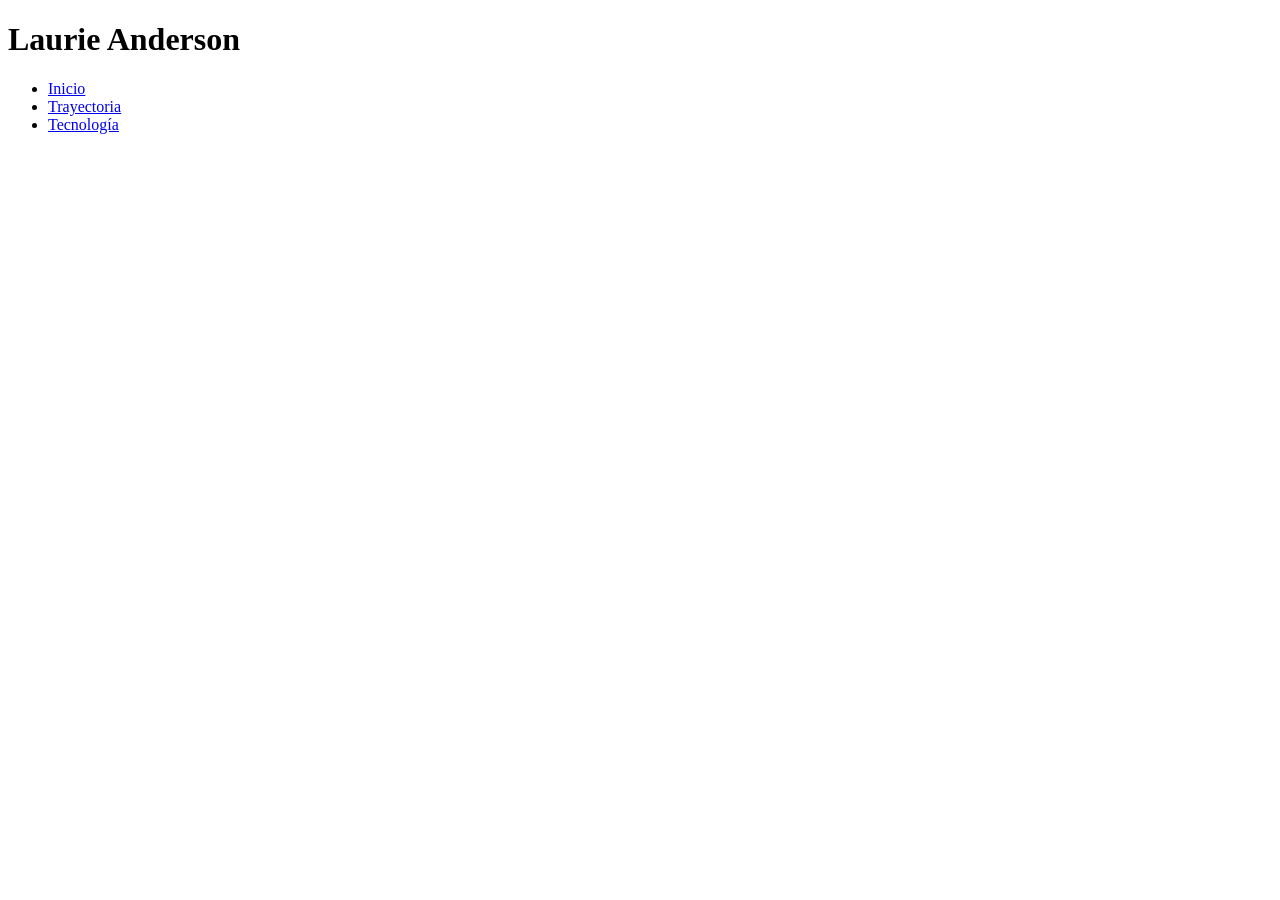
==== index.html @ fe58e0f6 "Estructura de los 3 sitios web Commit de los tres sitios web, index.html, trayectoria.html y tecnolo" ====
<!doctype html>
<html lang="es">

   <head>
	  <meta charset="utf-8">
	  <title>Inicio - Laurie Anderson</title>
      <link rel="preconnect" href="https://fonts.googleapis.com">
      <link rel="preconnect" href="https://fonts.gstatic.com" crossorigin>
      <link href="https://fonts.googleapis.com/css2?family=Abel&display=swap" rel="stylesheet">
      <link href="css/estilos.css" rel="stylesheet">
   </head>

   <body>
    <header>
        <h1>Laurie Anderson</h1>
    <nav>
        <ul>
            <li><a href="index.html">Inicio</a></li>
            <li><a href="trayectoria.html">Trayectoria</a></li>
            <li><a href="tecnologia.html">Tecnología</a></li>
        </ul>
    </nav>
</header>

<main>
    <section>
        <p></p>
    </section>

    <footer></footer>
</main>
   </body>
   
</html>
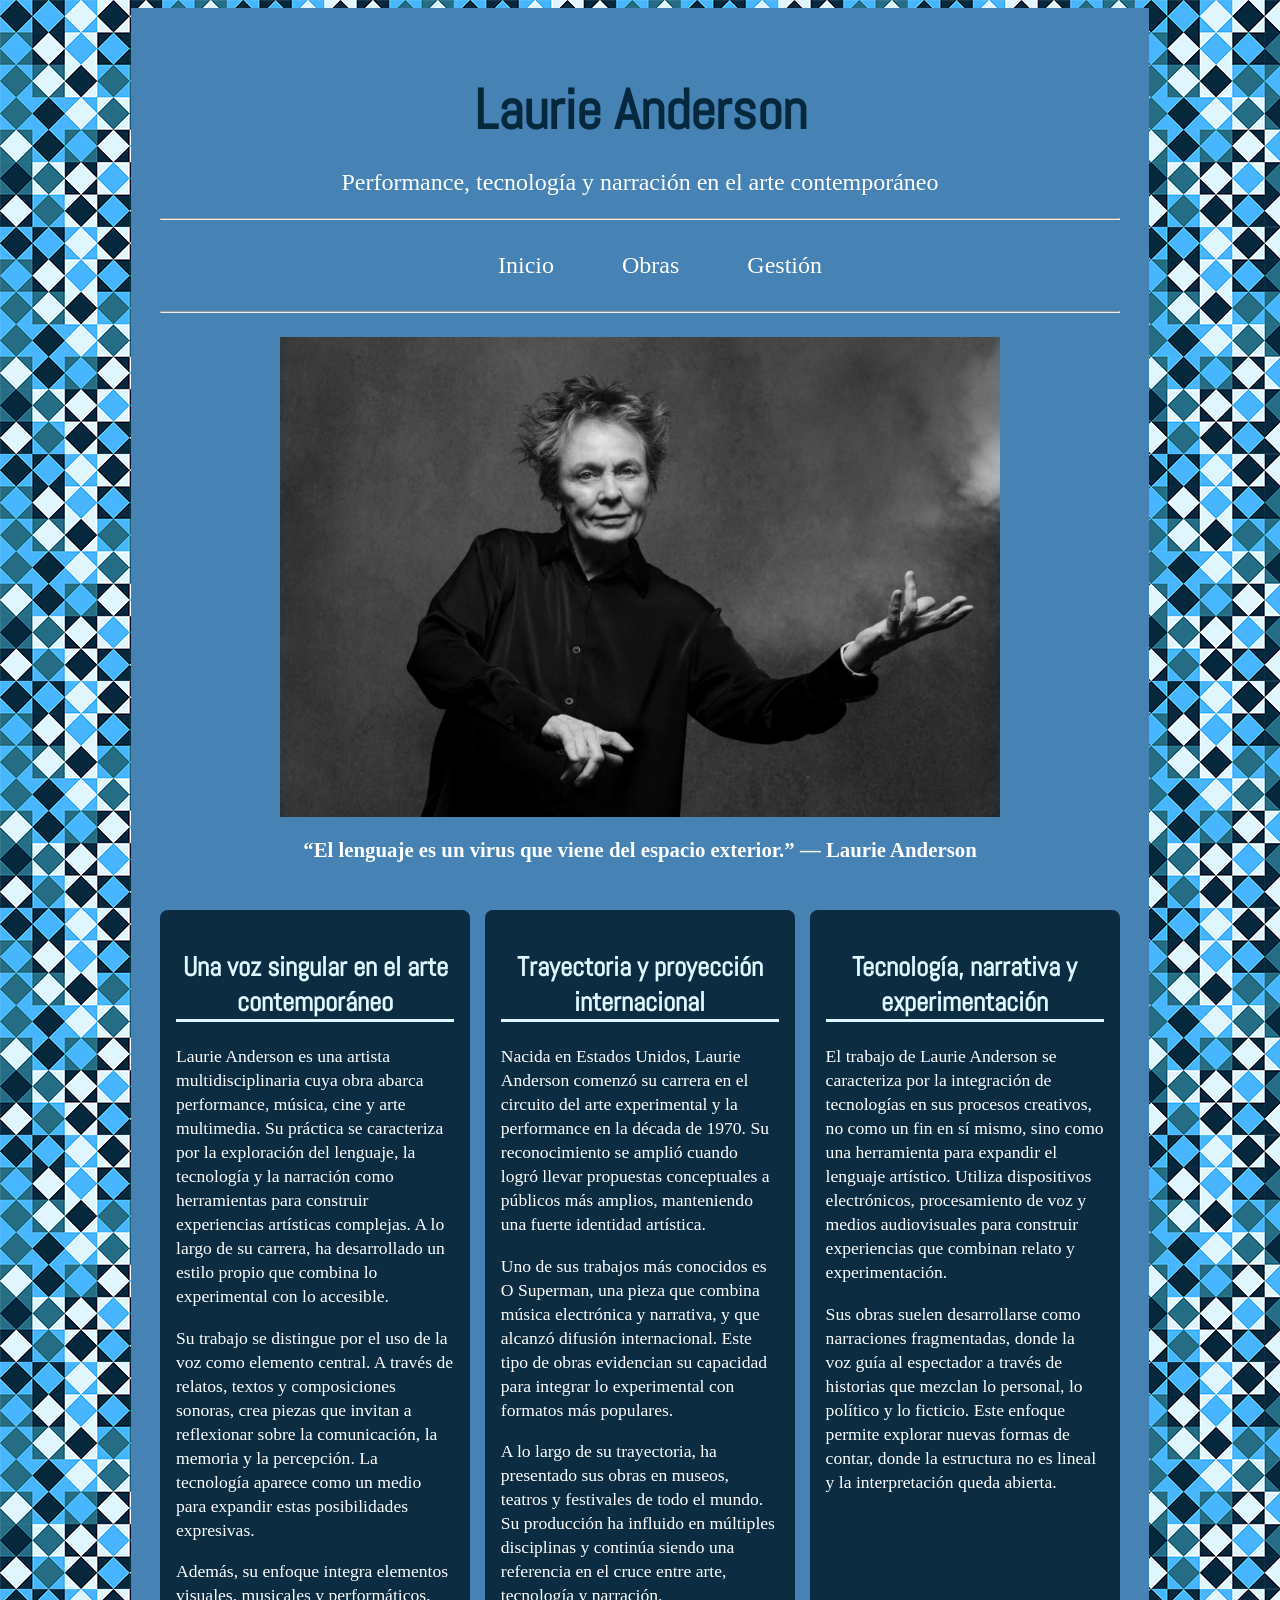
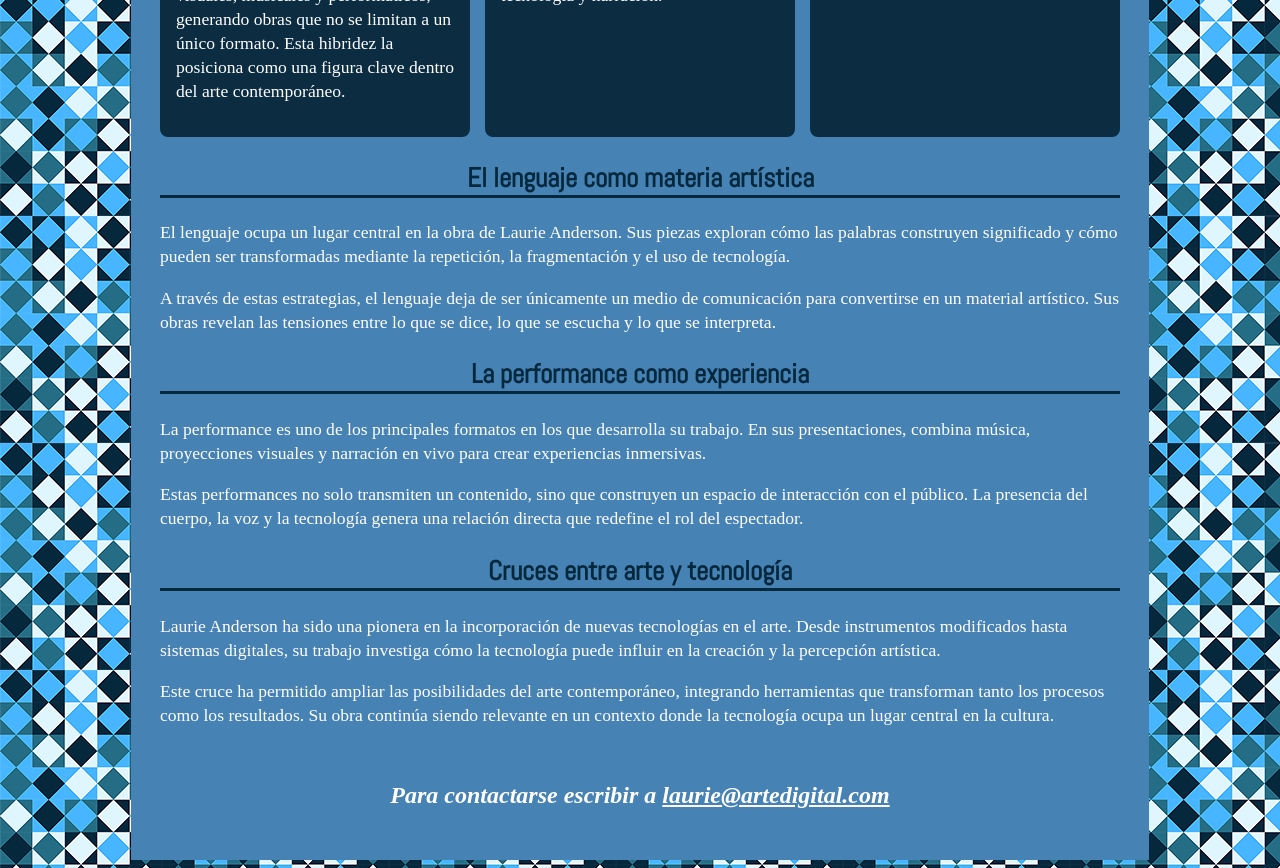
==== commit d7f90c04: "Actualización de los tres sitios web y css Agregue información al index.html, trayectoria.html, tecn" ====
--- a/index.html
+++ b/index.html
@@ -11,24 +11,141 @@
    </head>
 
    <body>
+        <div id="contenedor">
     <header>
         <h1>Laurie Anderson</h1>
+        <p>Performance, tecnología y narración en el arte contemporáneo</p>
+        <hr>
     <nav>
         <ul>
             <li><a href="index.html">Inicio</a></li>
-            <li><a href="trayectoria.html">Trayectoria</a></li>
-            <li><a href="tecnologia.html">Tecnología</a></li>
+            <li><a href="obras.html">Obras</a></li>
+            <li><a href="gestion.html">Gestión</a></li>
         </ul>
     </nav>
+    <hr>
 </header>
 
 <main>
+
     <section>
-        <p></p>
+    <img src="img/anderson-1.jpg" alt="Fotografia de Laurie Anderson">
+    <blockquote><strong>“El lenguaje es un virus que viene del espacio exterior.” — Laurie Anderson</strong></blockquote>
     </section>
 
-    <footer></footer>
+    <section>
+        <div class="tresColumnas">
+        <article>
+            <h2>Una voz singular en el arte contemporáneo</h2>
+
+            <p>
+               Laurie Anderson es una artista multidisciplinaria cuya obra abarca performance, música, cine y arte multimedia. 
+               Su práctica se caracteriza por la exploración del lenguaje, la tecnología y la narración como herramientas para 
+               construir experiencias artísticas complejas. A lo largo de su carrera, ha desarrollado un estilo propio que combina 
+               lo experimental con lo accesible.
+            </p>
+
+            <p>
+               Su trabajo se distingue por el uso de la voz como elemento central. A través de relatos, textos y composiciones sonoras, 
+               crea piezas que invitan a reflexionar sobre la comunicación, la memoria y la percepción. La tecnología aparece como un 
+               medio para expandir estas posibilidades expresivas.
+            </p>
+
+            <p>
+               Además, su enfoque integra elementos visuales, musicales y performáticos, generando obras que no se limitan a un único 
+               formato. Esta hibridez la posiciona como una figura clave dentro del arte contemporáneo.
+            </p>
+        </article>
+
+        <article>
+            <h2>Trayectoria y proyección internacional</h2>
+
+            <p>
+                Nacida en Estados Unidos, Laurie Anderson comenzó su carrera en el circuito del arte experimental y la performance en la 
+                década de 1970. Su reconocimiento se amplió cuando logró llevar propuestas conceptuales a públicos más amplios, manteniendo
+                una fuerte identidad artística.
+            </p>
+
+            <p>
+                Uno de sus trabajos más conocidos es O Superman, una pieza que combina música electrónica y narrativa, y que alcanzó 
+                difusión internacional. Este tipo de obras evidencian su capacidad para integrar lo experimental con formatos más 
+                populares.
+            </p>
+
+            <p>
+                A lo largo de su trayectoria, ha presentado sus obras en museos, teatros y festivales de todo el mundo. Su producción ha 
+                influido en múltiples disciplinas y continúa siendo una referencia en el cruce entre arte, tecnología y narración.
+            </p>
+        </article>
+
+        <article>
+            <h2>Tecnología, narrativa y experimentación</h2>
+
+            <p>
+                El trabajo de Laurie Anderson se caracteriza por la integración de tecnologías en sus procesos creativos, no como un fin 
+                en sí mismo, sino como una herramienta para expandir el lenguaje artístico. Utiliza dispositivos electrónicos, 
+                procesamiento de voz y medios audiovisuales para construir experiencias que combinan relato y experimentación.
+            </p>
+
+            <p>
+                Sus obras suelen desarrollarse como narraciones fragmentadas, donde la voz guía al espectador a través de historias que 
+                mezclan lo personal, lo político y lo ficticio. Este enfoque permite explorar nuevas formas de contar, donde la estructura 
+                no es lineal y la interpretación queda abierta.
+            </p>
+        </article>
+      </div>
+    </section>
+
+    <section>
+        <h2>El lenguaje como materia artística</h2>
+
+        <p>
+            El lenguaje ocupa un lugar central en la obra de Laurie Anderson. Sus piezas exploran cómo las palabras construyen significado 
+            y cómo pueden ser transformadas mediante la repetición, la fragmentación y el uso de tecnología.
+        </p>
+
+        <p>
+            A través de estas estrategias, el lenguaje deja de ser únicamente un medio de comunicación para convertirse en un material 
+            artístico. Sus obras revelan las tensiones entre lo que se dice, lo que se escucha y lo que se interpreta.
+        </p>
+    </section>
+   
+    <section>
+        <h2>La performance como experiencia</h2>
+
+        <p>
+            La performance es uno de los principales formatos en los que desarrolla su trabajo. En sus presentaciones, combina música, 
+            proyecciones visuales y narración en vivo para crear experiencias inmersivas.
+        </p>
+
+        <p>
+            Estas performances no solo transmiten un contenido, sino que construyen un espacio de interacción con el público. La presencia
+            del cuerpo, la voz y la tecnología genera una relación directa que redefine el rol del espectador.
+        </p>
+    </section>
+
+    <section>
+        <h2>Cruces entre arte y tecnología</h2>
+
+        <p>
+            Laurie Anderson ha sido una pionera en la incorporación de nuevas tecnologías en el arte. Desde instrumentos modificados hasta 
+            sistemas digitales, su trabajo investiga cómo la tecnología puede influir en la creación y la percepción artística.
+        </p>
+
+        <p>
+            Este cruce ha permitido ampliar las posibilidades del arte contemporáneo, integrando herramientas que transforman tanto los 
+            procesos como los resultados. Su obra continúa siendo relevante en un contexto donde la tecnología ocupa un lugar central 
+            en la cultura.
+        </p>
+    </section>
+
 </main>
+
+<footer>
+    <address><p>Para contactarse escribir a <a href="mailto:laurie@artedigital.com">laurie@artedigital.com</a></p></address>
+</footer>
+
+</div>
    </body>
    
 </html>
--- a/css/estilos.css
+++ b/css/estilos.css
@@ -0,0 +1,173 @@
+body {
+    background-image: url(../img/fondo.png);
+    display: flex;
+    justify-content: center;
+}
+
+#contenedor{
+    width: 76%;
+    max-width: 960px;
+    padding: 1.8rem;
+    background-color: steelblue;
+}
+
+header h1 {
+    text-align: center;
+    color: #06283D;
+    font-family: 'Abel', sans-serif;
+    font-size: 3.5rem;
+    margin-bottom: 1rem;
+}
+
+header p {
+    text-align: center;
+    color: white;
+    font-size: 1.5rem;
+}
+
+nav ul {
+    list-style: none;
+    text-align: center;
+    margin-top: 2rem;
+    margin-bottom: 2rem;
+}
+
+nav ul li {
+    display: inline-block;
+    margin: 0 2rem;
+    font-size: 1.5rem;
+}
+
+nav ul li a{
+    text-decoration: none; /*le saque las lineas*/  
+}
+
+nav ul li a:link {
+    color: white;
+} 
+
+nav ul li a:visited {
+    color: white;
+} /*los cambie a color blanco*/
+
+nav ul li a:hover {
+    color: lightblue;
+} /*cuando paso el mouse, cambian de color a celeste claro*/
+
+nav a:active {
+    color: darkblue;
+} /*cuando hago click se tendria que poner de color azul*/
+
+/*Index - primera pagina*/
+img {
+    width: 75%;
+    display:block;
+    margin: auto;
+    padding-top: 1rem;
+}
+
+blockquote {
+    text-align: center;
+    color: white;
+    font-size: 1.3rem;
+    margin-bottom: 3rem;
+}
+
+.tresColumnas{
+    display:flex;
+    justify-content:space-between;
+}
+
+.tresColumnas article{
+    width:29%;
+    background-color: #0B2C41;
+    padding:1rem;
+    border-radius: 0.5rem;
+}
+
+p {
+    color: white;
+    font-size: 1.1rem;
+    line-height: 1.5rem;
+}
+
+section article h2 {
+    color: #DFF6FF;
+    font-family: 'Abel', sans-serif;
+    border-bottom: 0.2rem solid #DFF6FF;
+}
+
+section h2 {
+    color: #06283D;
+    font-family: 'Abel', sans-serif;
+    font-size: 1.7rem;
+    border-bottom: 0.2rem solid #06283D;
+    text-align: center;
+}
+
+address p {
+    color: white;
+    font-size: 1.5rem;
+    text-align: center;
+    padding-top: 2rem;
+    font-weight: bold;
+}
+
+address p a {
+    color: white;
+}
+
+address p a:hover {
+    color: lightblue;
+}
+
+/*Obras - segunda pagina*/
+.dosColumnas{
+    display:flex;
+    justify-content:space-between;
+}
+
+.izquierda{
+    width:70%;
+}
+
+.derecha{
+    width:30%;
+}
+
+main h2 {
+    color: #06283D;
+    font-family: 'Abel', sans-serif;
+    font-size: 1.7rem;
+    border-bottom: 0.2rem solid #06283D;
+}
+
+aside ul li {
+    color: white;
+    font-size: 1.1rem;
+    line-height: 1.5rem;
+}
+
+/*Gestion*/
+button{
+    padding:.8rem;
+    margin-top:1rem;
+    margin-bottom:1rem;
+}
+
+label{
+    display:block;
+    margin-top:1rem;
+}
+
+input{
+    width:100%;
+    padding:.6rem;
+    margin-top:.5rem;
+}
+
+#resultados{
+    margin-top:2rem;
+    padding:1rem;
+    background-color: #06283D;
+}
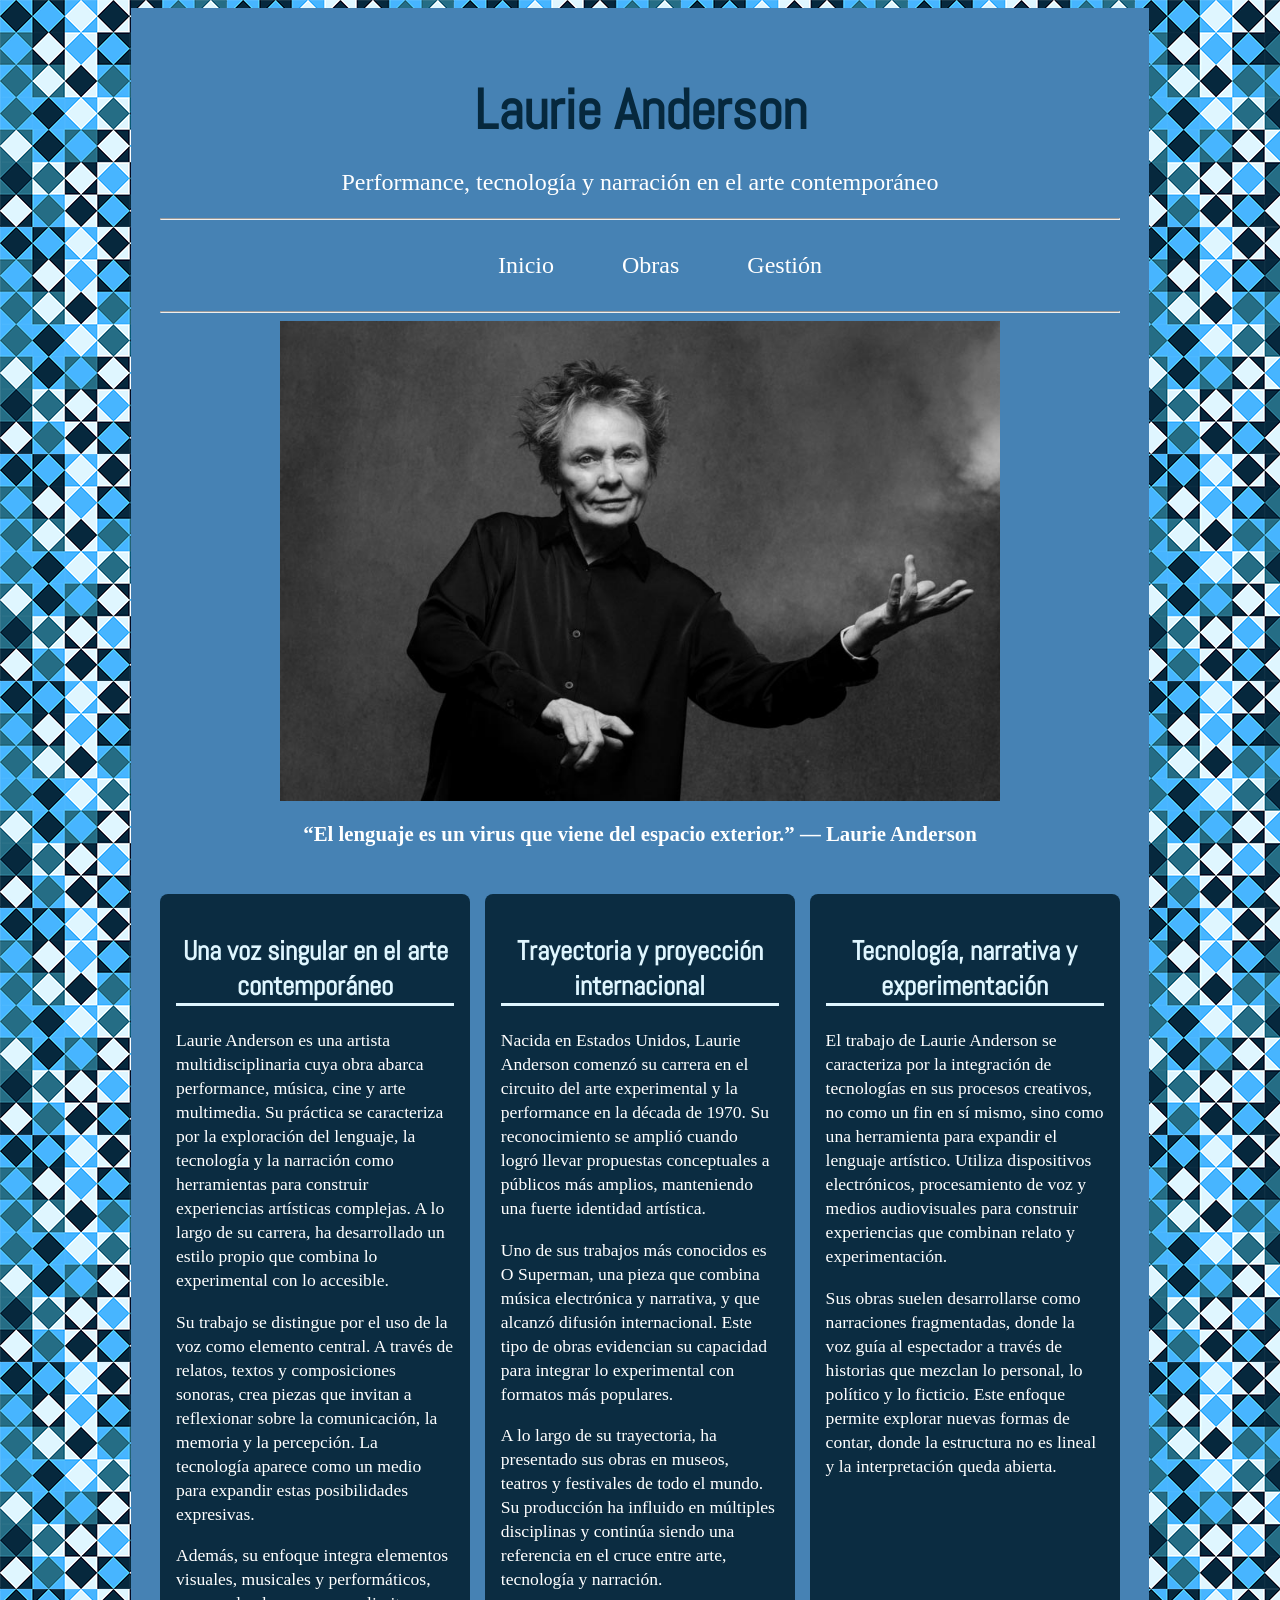
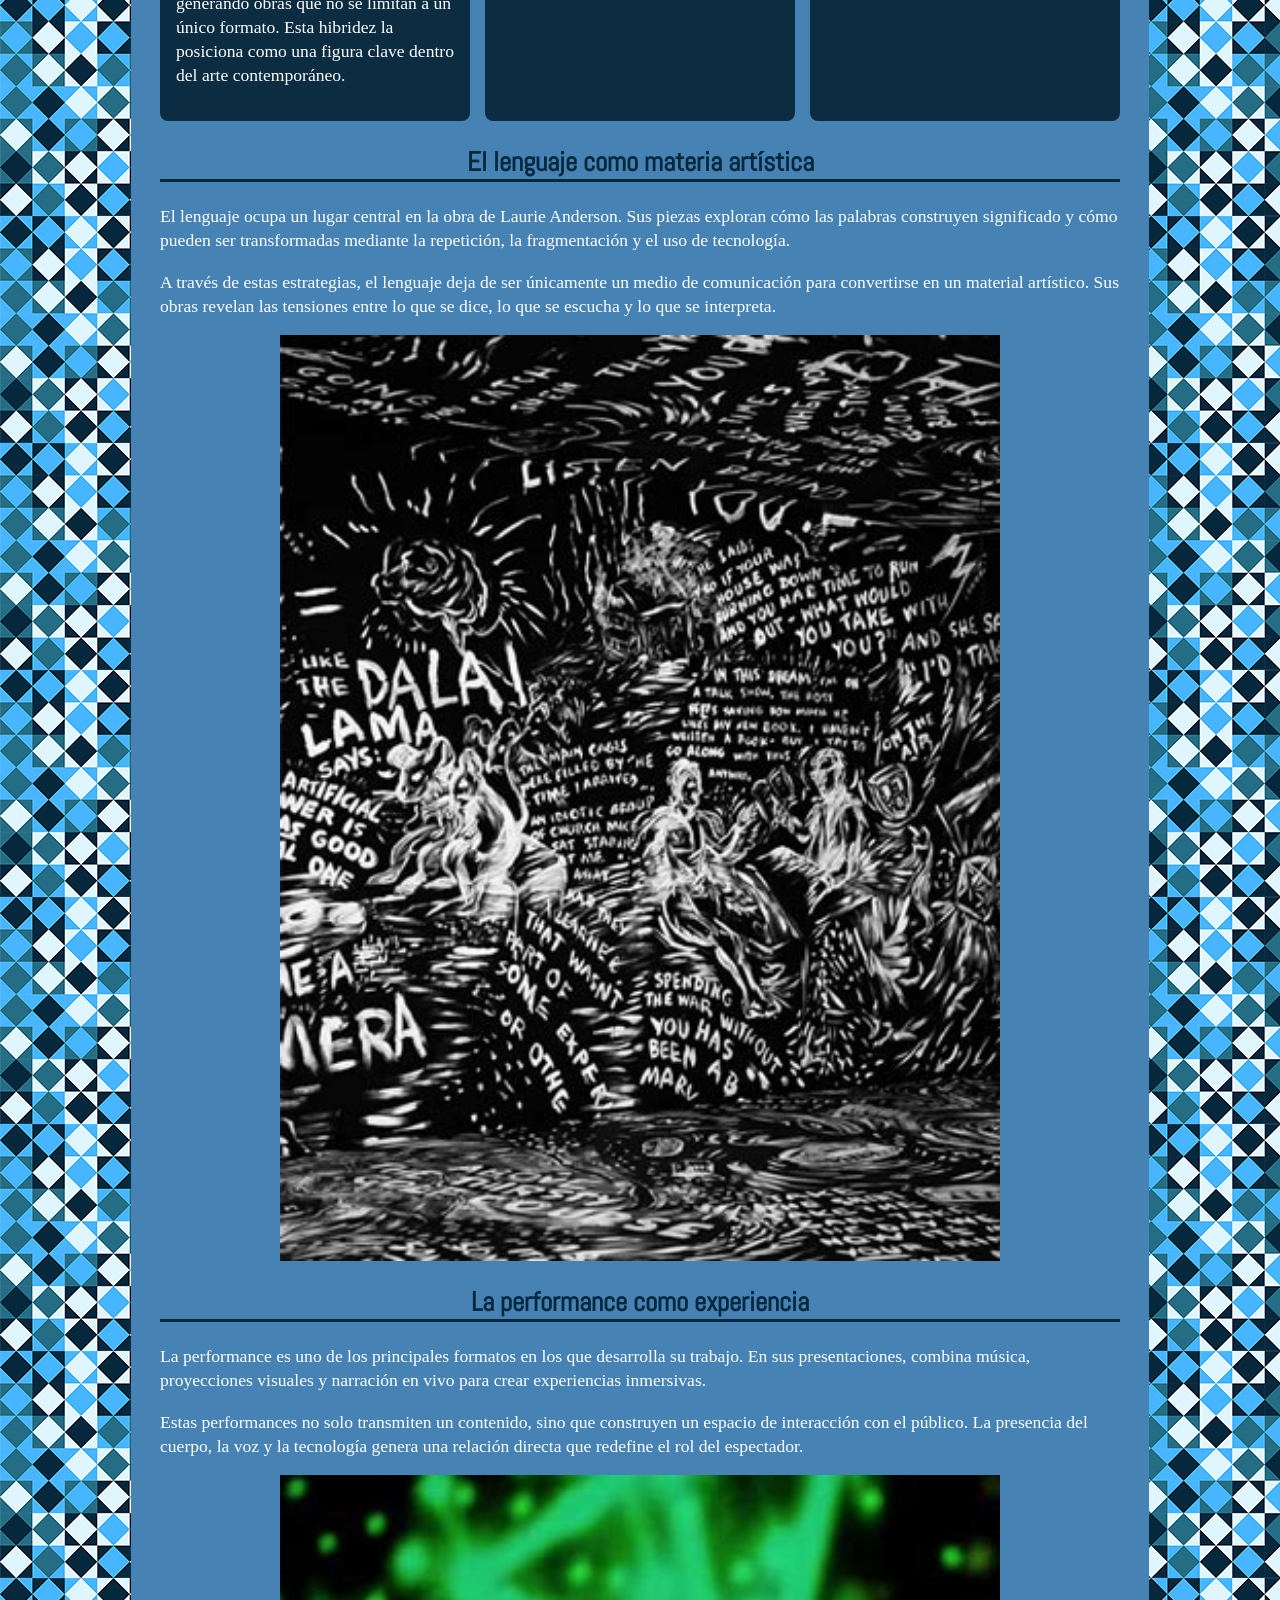
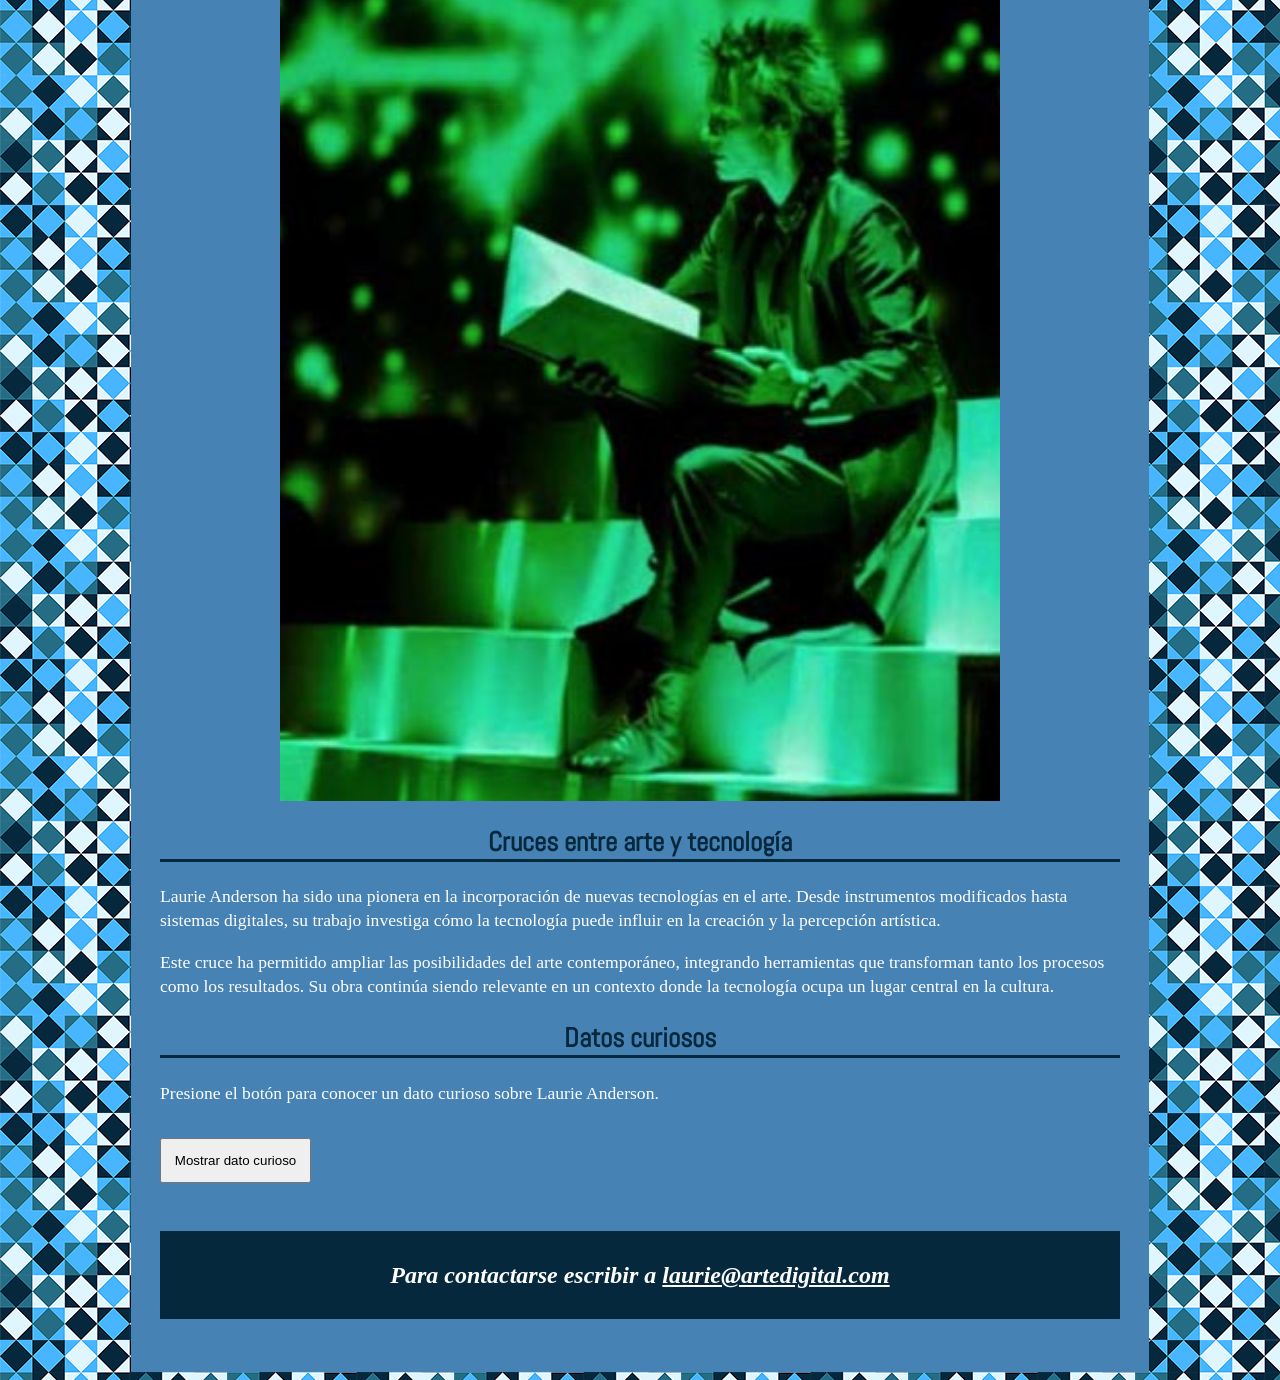
==== commit af25af02: "Actualizacion de todo Agregue mas etiquetas al css,  arregle un poco los archivos gestion.html, inde" ====
--- a/index.html
+++ b/index.html
@@ -108,6 +108,7 @@
             A través de estas estrategias, el lenguaje deja de ser únicamente un medio de comunicación para convertirse en un material 
             artístico. Sus obras revelan las tensiones entre lo que se dice, lo que se escucha y lo que se interpreta.
         </p>
+        <img src="img/anderson-2.jpg" alt="Obra chalkroom, de Laurie Anderson">
     </section>
    
     <section>
@@ -122,6 +123,7 @@
             Estas performances no solo transmiten un contenido, sino que construyen un espacio de interacción con el público. La presencia
             del cuerpo, la voz y la tecnología genera una relación directa que redefine el rol del espectador.
         </p>
+        <img src="img/anderson-4.jpg" alt="Fotografia de Laurie Anderson en una obra">
     </section>
 
     <section>
@@ -139,6 +141,12 @@
         </p>
     </section>
 
+    <section>
+        <h2>Datos curiosos</h2>
+        <p id="datosCuriosos">Presione el botón para conocer un dato curioso sobre Laurie Anderson.</p>
+        <button id="botonDato">Mostrar dato curioso</button>
+    </section>
+
 </main>
 
 <footer>
@@ -146,6 +154,7 @@
 </footer>
 
 </div>
+<script src="js/datoscuriosos.js"></script>
    </body>
    
 </html>
--- a/css/estilos.css
+++ b/css/estilos.css
@@ -63,7 +63,6 @@
     width: 75%;
     display:block;
     margin: auto;
-    padding-top: 1rem;
 }
 
 blockquote {
@@ -111,6 +110,9 @@
     text-align: center;
     padding-top: 2rem;
     font-weight: bold;
+    margin-top:2rem;
+    padding: 2rem;
+    background-color: #06283D;
 }
 
 address p a {
@@ -148,6 +150,19 @@
     line-height: 1.5rem;
 }
 
+#galeria article h3{
+    text-align: center;
+    font-size: 1.5rem;
+    margin-bottom: 0.3rem;
+}
+
+#galeria article p {
+    text-align: center;
+    padding-bottom: 2rem;
+    font-size: 1.2rem;
+    margin-top: 0;
+}
+
 /*Gestion*/
 button{
     padding:.8rem;
@@ -170,4 +185,6 @@
     margin-top:2rem;
     padding:1rem;
     background-color: #06283D;
-}+}
+
+
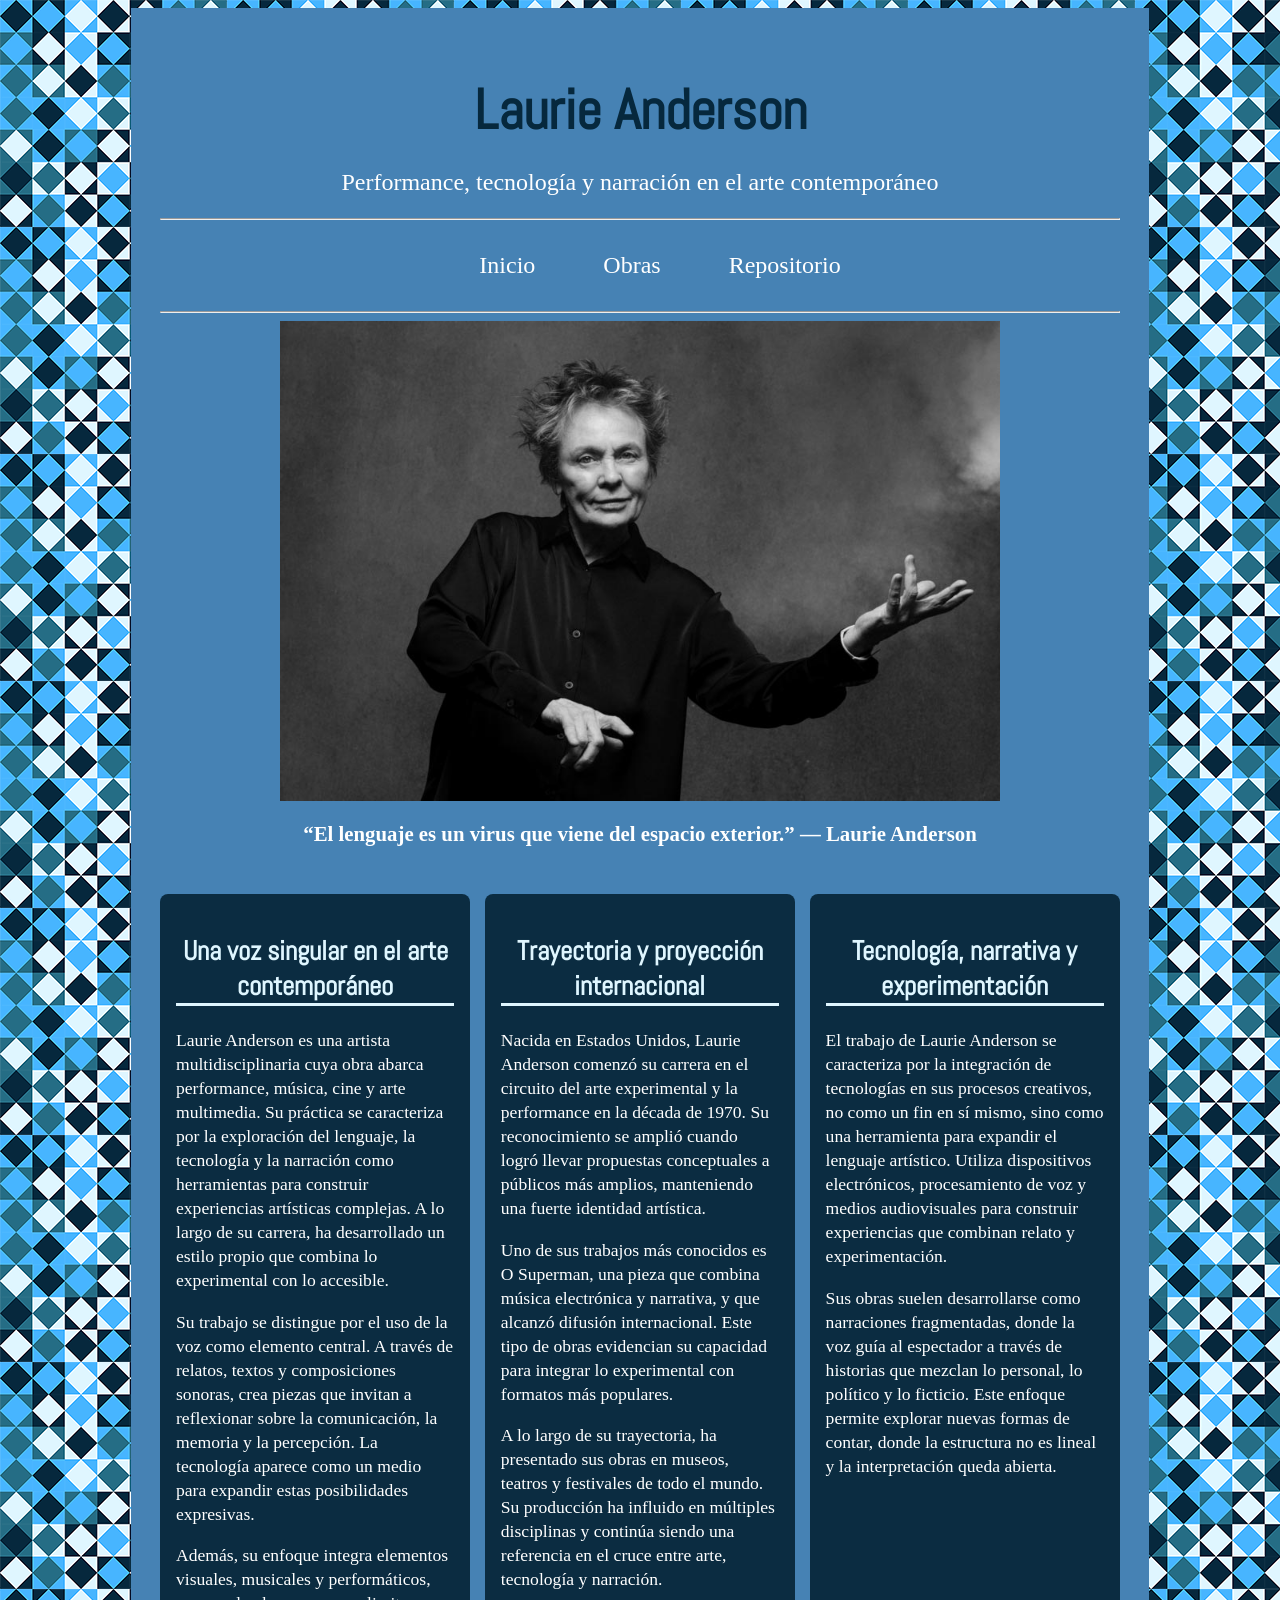
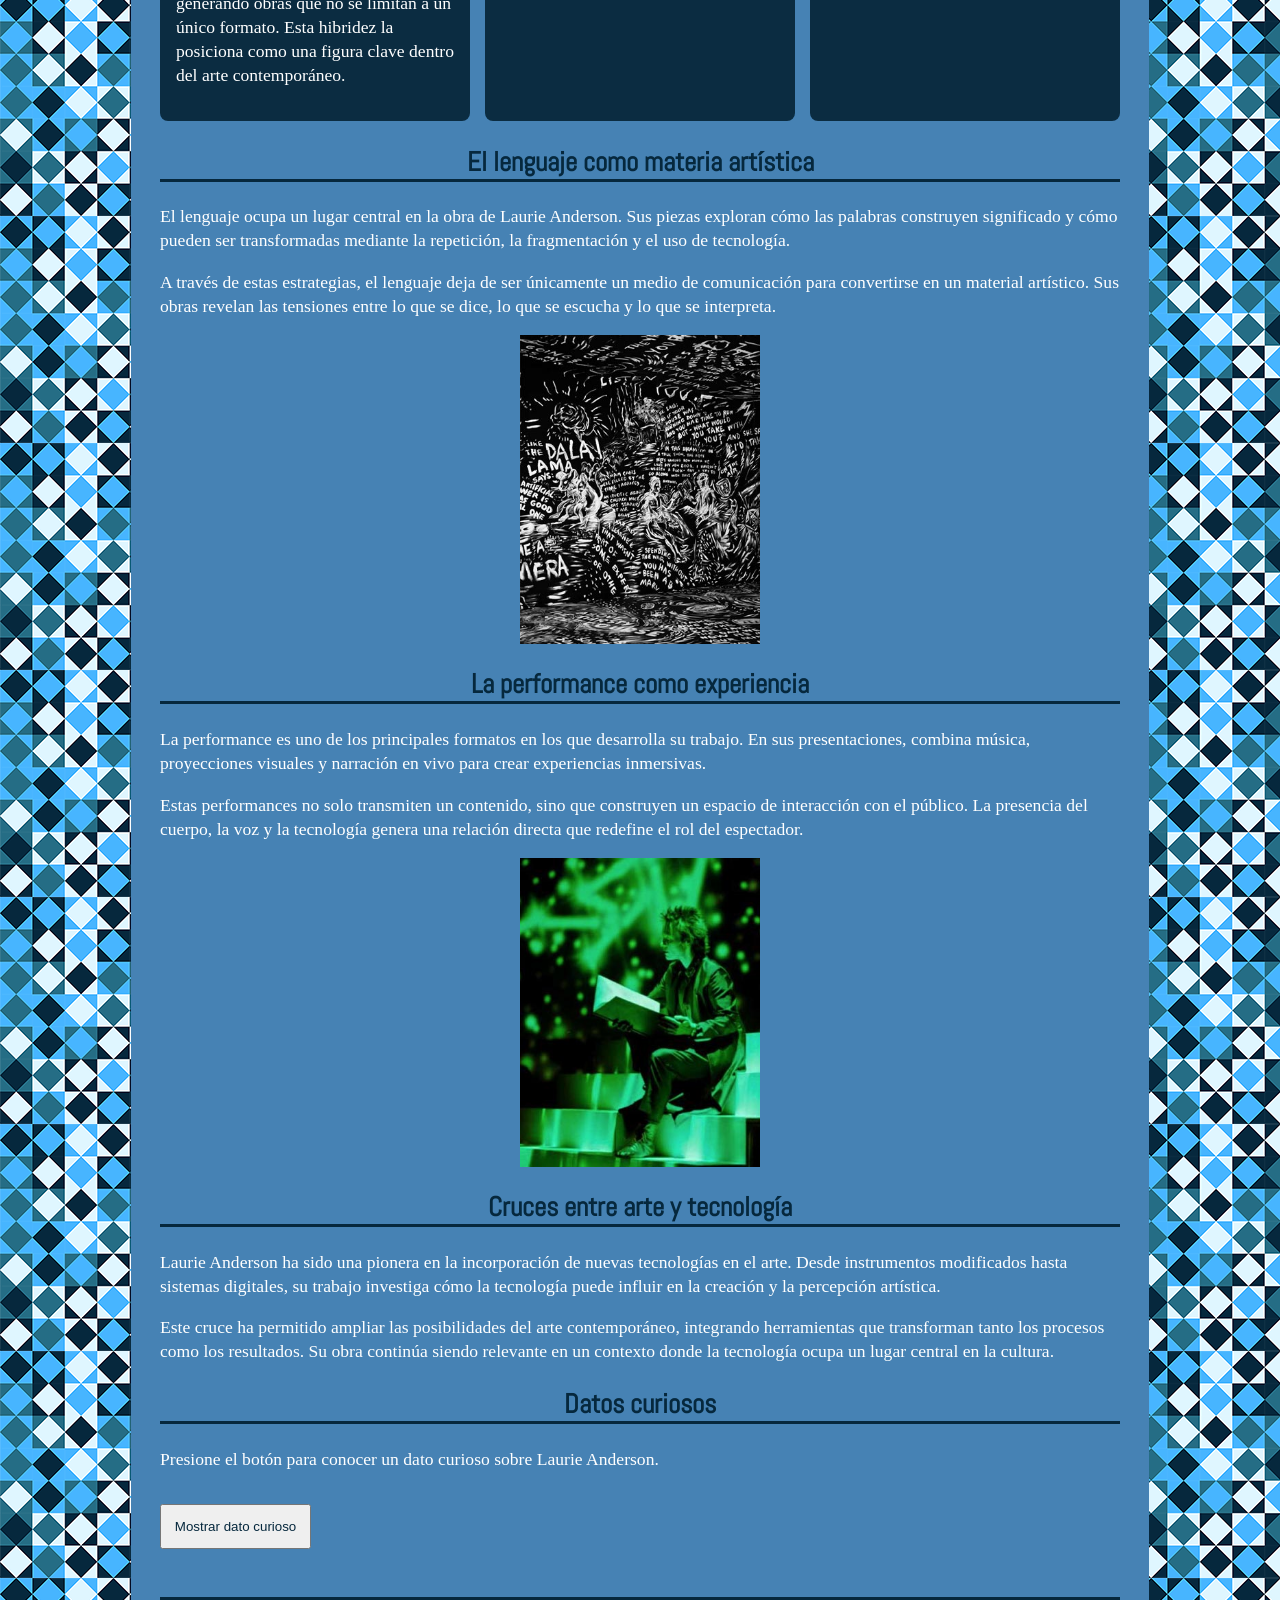
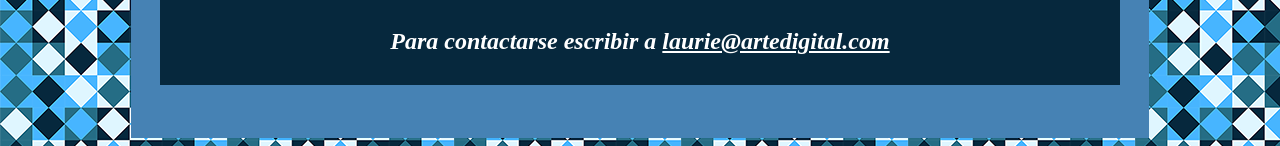
==== commit 6e8fb784: "Ediciones finales de html, css y JavaScript Terminado los tres sitios web, html, css y javascript." ====
--- a/index.html
+++ b/index.html
@@ -20,7 +20,7 @@
         <ul>
             <li><a href="index.html">Inicio</a></li>
             <li><a href="obras.html">Obras</a></li>
-            <li><a href="gestion.html">Gestión</a></li>
+            <li><a href="gestion.html">Repositorio</a></li>
         </ul>
     </nav>
     <hr>
@@ -108,7 +108,7 @@
             A través de estas estrategias, el lenguaje deja de ser únicamente un medio de comunicación para convertirse en un material 
             artístico. Sus obras revelan las tensiones entre lo que se dice, lo que se escucha y lo que se interpreta.
         </p>
-        <img src="img/anderson-2.jpg" alt="Obra chalkroom, de Laurie Anderson">
+        <img src="img/anderson-2.jpg" alt="Obra chalkroom, de Laurie Anderson" class="chalkroom">
     </section>
    
     <section>
@@ -123,7 +123,7 @@
             Estas performances no solo transmiten un contenido, sino que construyen un espacio de interacción con el público. La presencia
             del cuerpo, la voz y la tecnología genera una relación directa que redefine el rol del espectador.
         </p>
-        <img src="img/anderson-4.jpg" alt="Fotografia de Laurie Anderson en una obra">
+        <img src="img/anderson-4.jpg" alt="Fotografia de Laurie Anderson en una obra" class="obraverde">
     </section>
 
     <section>
@@ -155,6 +155,6 @@
 
 </div>
 <script src="js/datoscuriosos.js"></script>
-   </body>
+</body>
    
 </html>
--- a/css/estilos.css
+++ b/css/estilos.css
@@ -39,7 +39,7 @@
 }
 
 nav ul li a{
-    text-decoration: none; /*le saque las lineas*/  
+    text-decoration: none;
 }
 
 nav ul li a:link {
@@ -54,8 +54,8 @@
     color: lightblue;
 } /*cuando paso el mouse, cambian de color a celeste claro*/
 
-nav a:active {
-    color: darkblue;
+nav ul li a:active {
+    color: #06283D;
 } /*cuando hago click se tendria que poner de color azul*/
 
 /*Index - primera pagina*/
@@ -104,11 +104,18 @@
     text-align: center;
 }
 
+.chalkroom {
+    width: 25%;
+}
+
+.obraverde {
+    width: 25%;
+}
+
 address p {
     color: white;
     font-size: 1.5rem;
     text-align: center;
-    padding-top: 2rem;
     font-weight: bold;
     margin-top:2rem;
     padding: 2rem;
@@ -123,7 +130,7 @@
     color: lightblue;
 }
 
-/*Obras - segunda pagina*/
+/*Obras - segunda página*/
 .dosColumnas{
     display:flex;
     justify-content:space-between;
@@ -141,6 +148,7 @@
     color: #06283D;
     font-family: 'Abel', sans-serif;
     font-size: 1.7rem;
+    text-align: center;
     border-bottom: 0.2rem solid #06283D;
 }
 
@@ -163,28 +171,34 @@
     margin-top: 0;
 }
 
-/*Gestion*/
+.izquierda p {
+    margin-top: 0;
+}
+
+/*Gestion - tercera página*/
 button{
-    padding:.8rem;
+    padding:0.8rem;
     margin-top:1rem;
     margin-bottom:1rem;
+    color: #06283D;
 }
 
 label{
     display:block;
     margin-top:1rem;
+    color: #06283D;
+    font-weight: bold;
 }
 
 input{
-    width:100%;
+    width: 97%;
     padding:.6rem;
     margin-top:.5rem;
 }
 
 #resultados{
-    margin-top:2rem;
-    padding:1rem;
     background-color: #06283D;
-}
-
-
+    padding: 0.5rem;
+}
+
+
